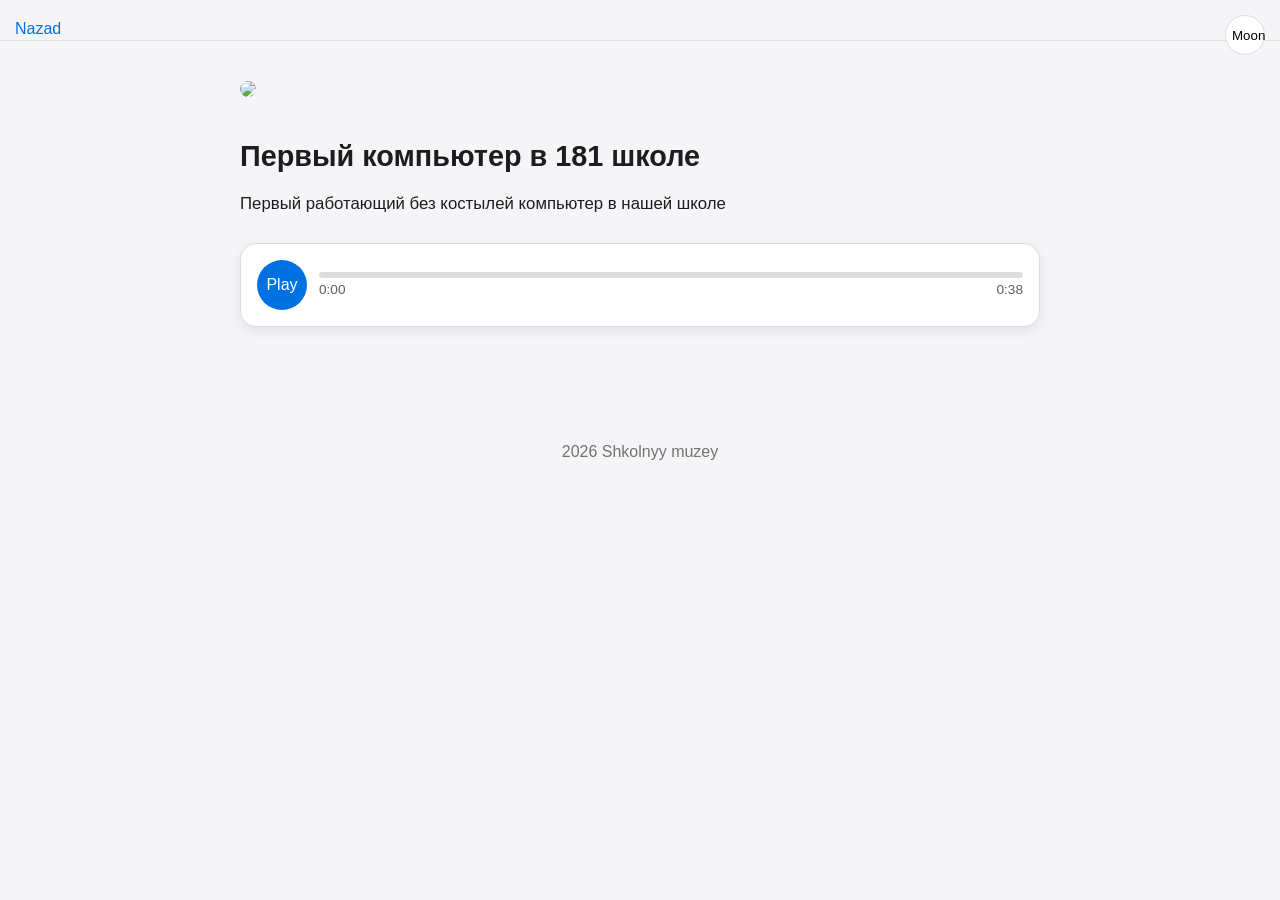
==== exhibit_1.html @ d64ad2dd "Add files via upload" ====
<!DOCTYPE html>
<html lang="ru">
<head>
    <meta charset="UTF-8">
    <meta name="viewport" content="width=device-width, initial-scale=1.0">
    <title>Первый компьютер в 181 школе</title>
    <link rel="stylesheet" href="style.css">
</head>
<body>
    <header>
        
<a href="index.html" class="back-btn">Nazad</a>

        <button id="theme-toggle" class="theme-btn">Moon</button>
    </header>
    <main>
<div class="exhibit-page">
    <img src="images/exp1.jpg" class="exhibit-image">
    <h1 class="exhibit-title">Первый компьютер в 181 школе</h1>
    <p class="exhibit-description">Первый работающий без костылей компьютер в нашей школе</p>
    <div class="audio-player">
        <div class="player-controls">
            <button class="play-btn" id="play-btn">Play</button>
            <div class="progress-container">
                <div class="progress-bar" id="progress-bar">
                    <div class="progress-fill" id="progress-fill"></div>
                </div>
                <div class="time-display">
                    <span id="current-time">0:00</span>
                    <span id="duration">0:00</span>
                </div>
            </div>
        </div>
    </div>
    <audio id="audio" src="audio/exp1.mp3" preload="metadata"></audio>
</div>
</main>
    <footer><p>2026 Shkolnyy muzey</p></footer>
    <script src="script.js"></script>
</body>
</html>
---- style.css ----
body { font-family: Arial, sans-serif; margin: 0; padding: 0; background: #f5f5f7; color: #1d1d1f; }
header { padding: 20px; text-align: center; border-bottom: 1px solid #ddd; position: relative; }
header h1 { font-size: 1.8rem; margin-bottom: 8px; }
.subtitle { opacity: 0.7; }
.theme-btn { position: absolute; top: 15px; right: 15px; width: 40px; height: 40px; border-radius: 50%; border: 1px solid #ddd; background: white; cursor: pointer; }
.back-btn { position: absolute; top: 20px; left: 15px; color: #0071e3; text-decoration: none; }
main { padding: 20px; max-width: 1200px; margin: 0 auto; }
.exhibits-grid { display: grid; grid-template-columns: 1fr; gap: 16px; }
@media (min-width: 600px) { .exhibits-grid { grid-template-columns: repeat(2, 1fr); } }
@media (min-width: 900px) { .exhibits-grid { grid-template-columns: repeat(3, 1fr); } }
.exhibit-card { background: white; border-radius: 16px; overflow: hidden; box-shadow: 0 4px 12px rgba(0,0,0,0.08); text-decoration: none; color: inherit; transition: transform 0.2s; }
.exhibit-card:hover { transform: translateY(-4px); }
.exhibit-card img { width: 100%; height: 200px; object-fit: cover; }
.exhibit-card .card-body { padding: 16px; }
.exhibit-card h3 { font-size: 1.1rem; margin-bottom: 8px; }
.qr-mini { width: 100px; height: 100px; margin: 10px auto 0; background: white; padding: 4px; border-radius: 8px; }
.exhibit-page { max-width: 800px; margin: 0 auto; padding: 20px; }
.exhibit-image { width: 100%; border-radius: 16px; margin-bottom: 20px; }
.exhibit-title { font-size: 1.8rem; margin-bottom: 16px; }
.exhibit-description { font-size: 1.05rem; margin-bottom: 24px; line-height: 1.7; }
.audio-player { background: white; border: 1px solid #ddd; border-radius: 16px; padding: 16px; box-shadow: 0 4px 12px rgba(0,0,0,0.08); }
.player-controls { display: flex; align-items: center; gap: 12px; }
.play-btn { background: #0071e3; color: white; border: none; width: 50px; height: 50px; border-radius: 50%; font-size: 1rem; cursor: pointer; }
.progress-container { flex: 1; display: flex; flex-direction: column; gap: 4px; }
.progress-bar { width: 100%; height: 6px; background: #ddd; border-radius: 3px; cursor: pointer; }
.progress-fill { height: 100%; background: #0071e3; width: 0%; border-radius: 3px; }
.time-display { display: flex; justify-content: space-between; font-size: 0.85rem; opacity: 0.7; }
footer { text-align: center; padding: 20px; opacity: 0.6; margin-top: 40px; }
body.dark { background: #1d1d1f; color: #f5f5f7; }
body.dark .exhibit-card, body.dark .audio-player { background: #2d2d2f; border-color: #424245; }
body.dark .theme-btn { background: #2d2d2f; border-color: #424245; color: white; }
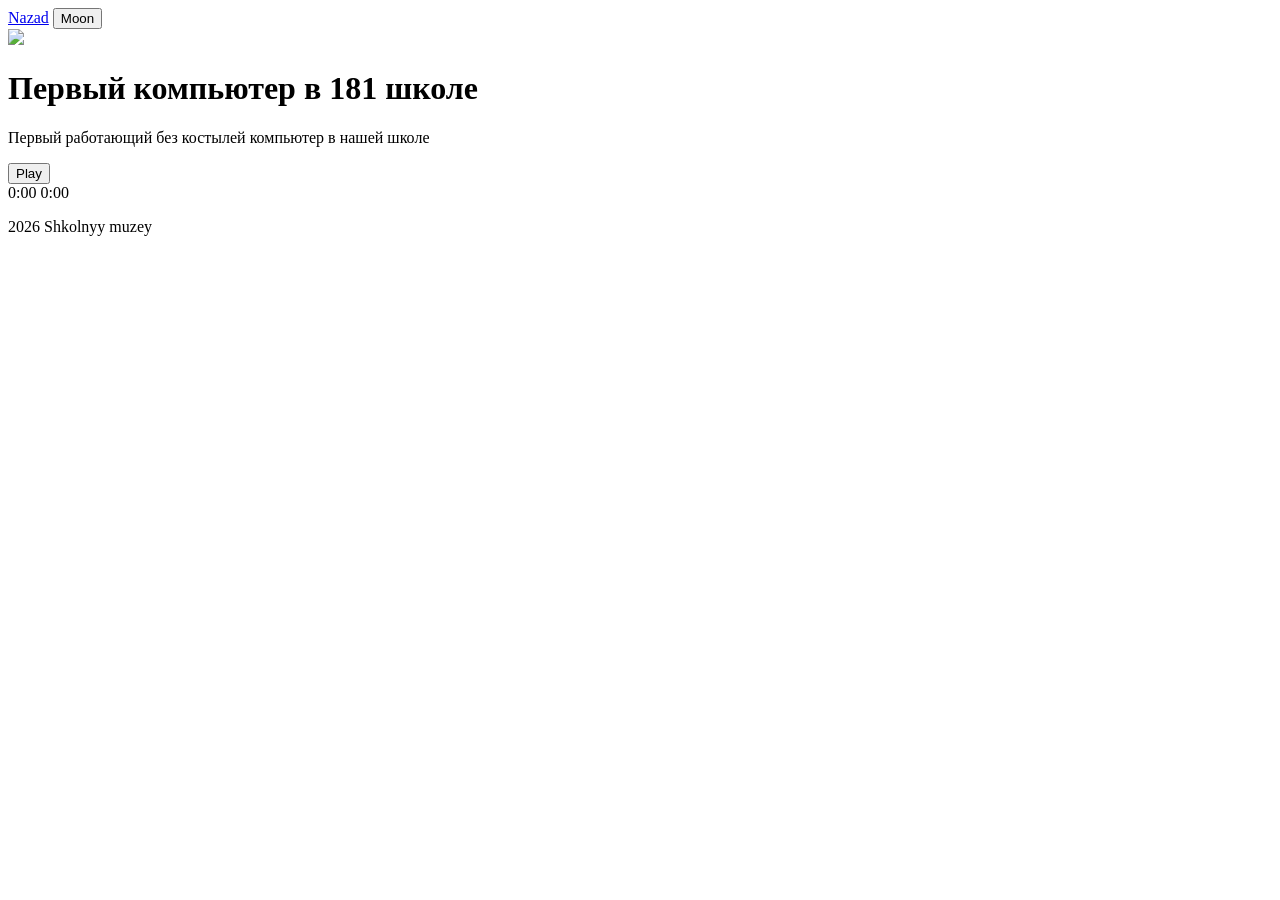
==== commit 0dc02a08: "Update exhibit_1.html" ====
--- a/exhibit_1.html
+++ b/exhibit_1.html
@@ -1,6 +1,7 @@
 <!DOCTYPE html>
 <html lang="ru">
 <head>
+<base href="/projectmuseum/">
     <meta charset="UTF-8">
     <meta name="viewport" content="width=device-width, initial-scale=1.0">
     <title>Первый компьютер в 181 школе</title>
@@ -38,4 +39,4 @@
     <footer><p>2026 Shkolnyy muzey</p></footer>
     <script src="script.js"></script>
 </body>
-</html>+</html>
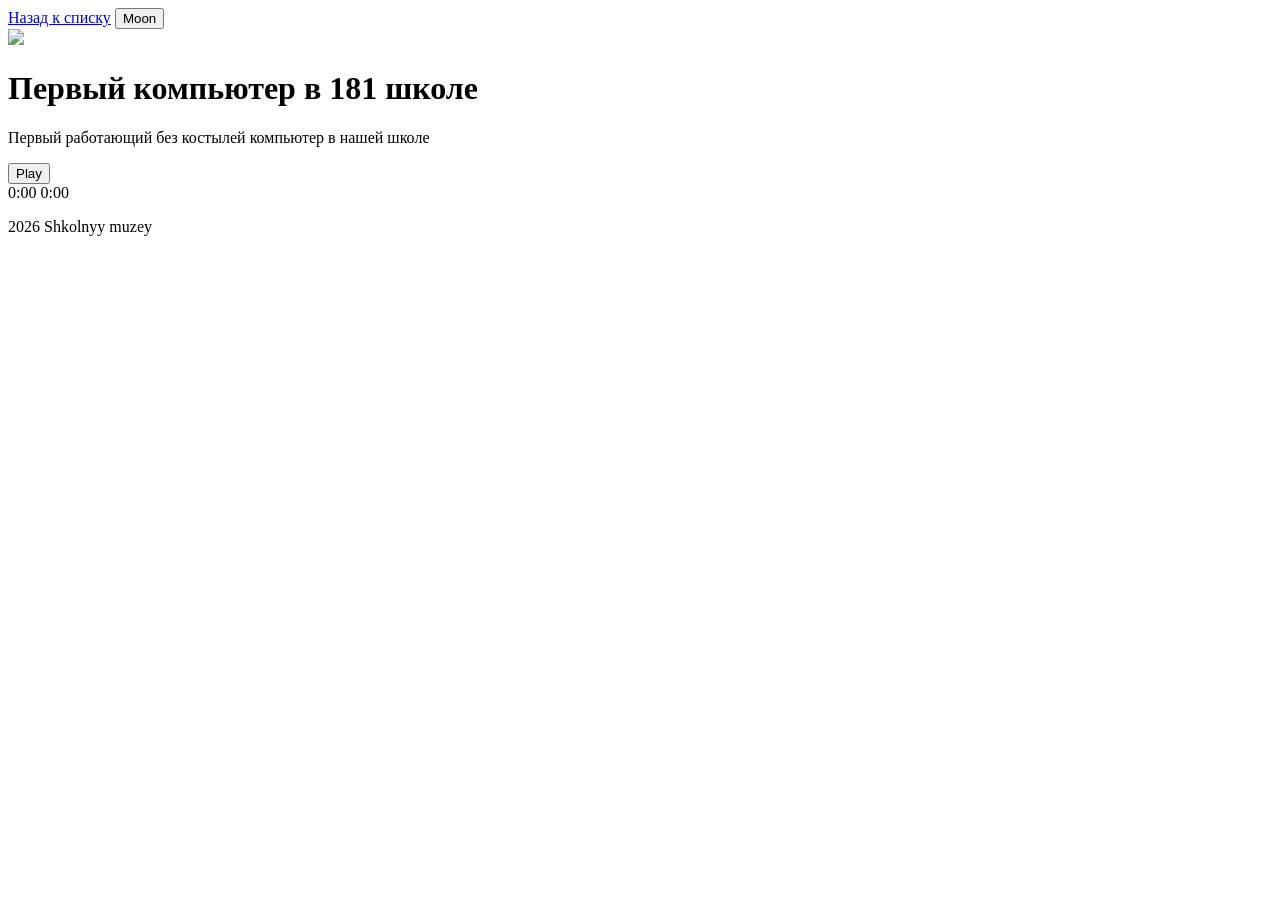
==== commit dbd3a241: "Update exhibit_1.html" ====
--- a/exhibit_1.html
+++ b/exhibit_1.html
@@ -10,7 +10,7 @@
 <body>
     <header>
         
-<a href="index.html" class="back-btn">Nazad</a>
+<a href="index.html" class="back-btn">Назад к списку</a>
 
         <button id="theme-toggle" class="theme-btn">Moon</button>
     </header>
--- a/style.css
+++ b/style.css
@@ -13,7 +13,16 @@
 .exhibit-card img { width: 100%; height: 200px; object-fit: cover; }
 .exhibit-card .card-body { padding: 16px; }
 .exhibit-card h3 { font-size: 1.1rem; margin-bottom: 8px; }
-.qr-mini { width: 100px; height: 100px; margin: 10px auto 0; background: white; padding: 4px; border-radius: 8px; }
+.qr-mini {
+    width: 120px;
+    height: 120px;
+    margin: 10px auto 0;
+    display: block;
+    background: white;
+    padding: 4px;
+    border-radius: 8px;
+    object-fit: contain;
+}
 .exhibit-page { max-width: 800px; margin: 0 auto; padding: 20px; }
 .exhibit-image { width: 100%; border-radius: 16px; margin-bottom: 20px; }
 .exhibit-title { font-size: 1.8rem; margin-bottom: 16px; }
@@ -28,4 +37,4 @@
 footer { text-align: center; padding: 20px; opacity: 0.6; margin-top: 40px; }
 body.dark { background: #1d1d1f; color: #f5f5f7; }
 body.dark .exhibit-card, body.dark .audio-player { background: #2d2d2f; border-color: #424245; }
-body.dark .theme-btn { background: #2d2d2f; border-color: #424245; color: white; }+body.dark .theme-btn { background: #2d2d2f; border-color: #424245; color: white; }
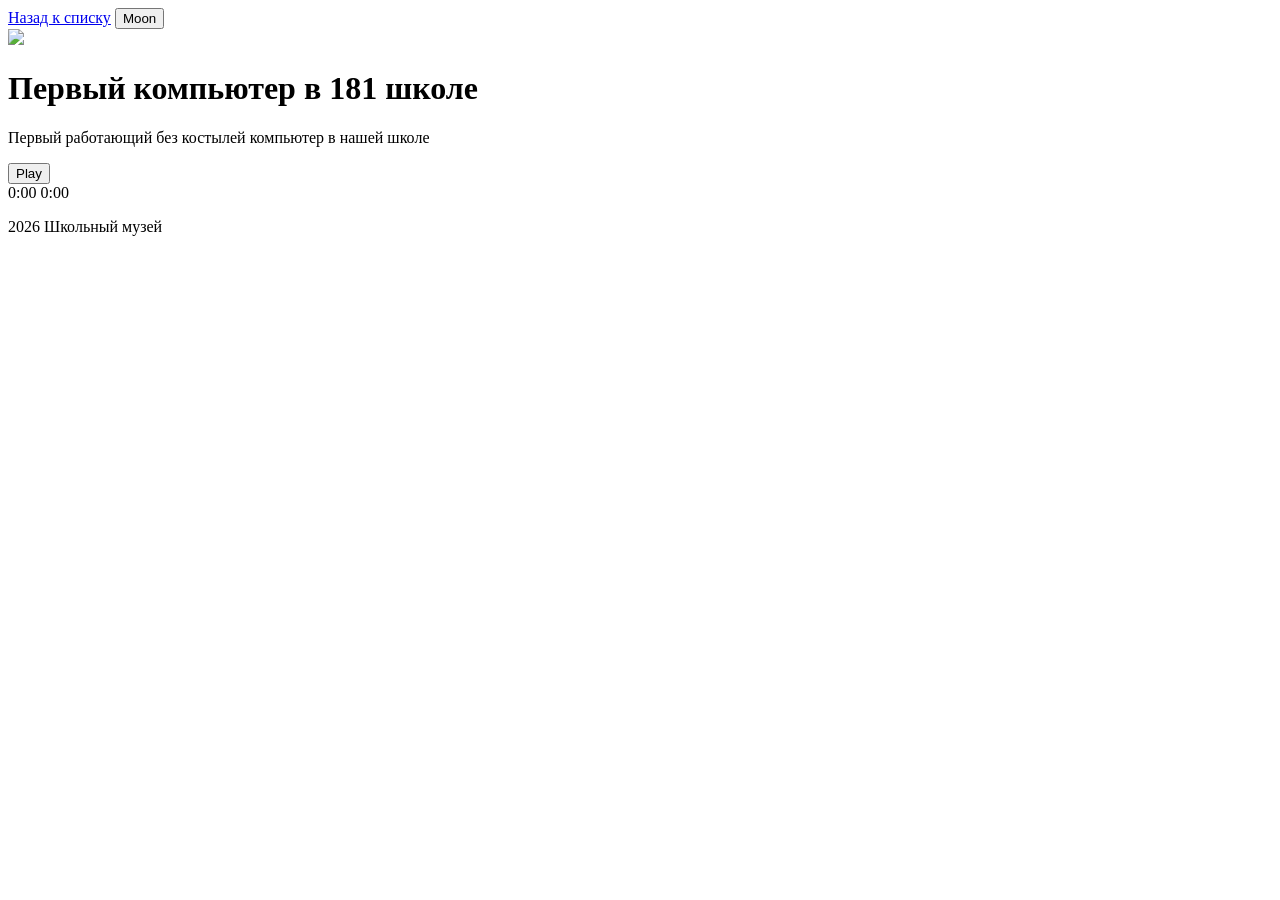
==== commit 7ac6bb66: "Update exhibit_1.html" ====
--- a/exhibit_1.html
+++ b/exhibit_1.html
@@ -36,7 +36,7 @@
     <audio id="audio" src="audio/exp1.mp3" preload="metadata"></audio>
 </div>
 </main>
-    <footer><p>2026 Shkolnyy muzey</p></footer>
+    <footer><p>2026 Школьный музей</p></footer>
     <script src="script.js"></script>
 </body>
 </html>
--- a/style.css
+++ b/style.css
@@ -14,8 +14,8 @@
 .exhibit-card .card-body { padding: 16px; }
 .exhibit-card h3 { font-size: 1.1rem; margin-bottom: 8px; }
 .qr-mini {
-    width: 120px;
-    height: 120px;
+    width: 60px;
+    height: 60px;
     margin: 10px auto 0;
     display: block;
     background: white;
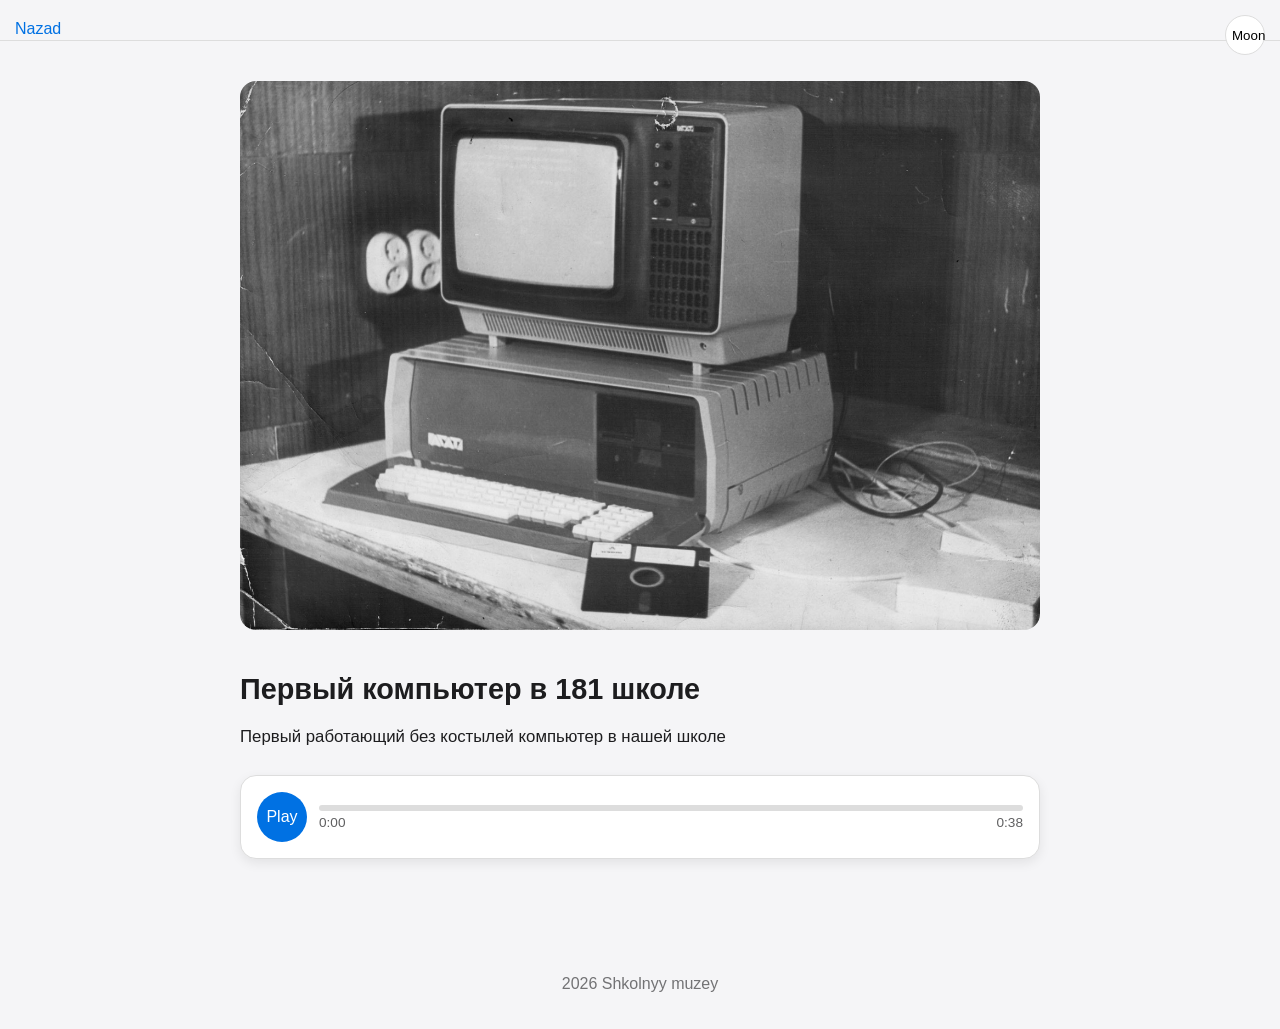
==== commit 464bb66a: "Add files via upload" ====
--- a/exhibit_1.html
+++ b/exhibit_1.html
@@ -1,7 +1,6 @@
 <!DOCTYPE html>
 <html lang="ru">
 <head>
-<base href="/projectmuseum/">
     <meta charset="UTF-8">
     <meta name="viewport" content="width=device-width, initial-scale=1.0">
     <title>Первый компьютер в 181 школе</title>
@@ -10,7 +9,7 @@
 <body>
     <header>
         
-<a href="index.html" class="back-btn">Назад к списку</a>
+<a href="index.html" class="back-btn">Nazad</a>
 
         <button id="theme-toggle" class="theme-btn">Moon</button>
     </header>
@@ -36,7 +35,7 @@
     <audio id="audio" src="audio/exp1.mp3" preload="metadata"></audio>
 </div>
 </main>
-    <footer><p>2026 Школьный музей</p></footer>
+    <footer><p>2026 Shkolnyy muzey</p></footer>
     <script src="script.js"></script>
 </body>
-</html>
+</html>
--- a/style.css
+++ b/style.css
@@ -13,16 +13,7 @@
 .exhibit-card img { width: 100%; height: 200px; object-fit: cover; }
 .exhibit-card .card-body { padding: 16px; }
 .exhibit-card h3 { font-size: 1.1rem; margin-bottom: 8px; }
-.qr-mini {
-    width: 60px;
-    height: 60px;
-    margin: 10px auto 0;
-    display: block;
-    background: white;
-    padding: 4px;
-    border-radius: 8px;
-    object-fit: contain;
-}
+.qr-mini { width: 100px; height: 100px; margin: 10px auto 0; background: white; padding: 4px; border-radius: 8px; }
 .exhibit-page { max-width: 800px; margin: 0 auto; padding: 20px; }
 .exhibit-image { width: 100%; border-radius: 16px; margin-bottom: 20px; }
 .exhibit-title { font-size: 1.8rem; margin-bottom: 16px; }
@@ -37,4 +28,4 @@
 footer { text-align: center; padding: 20px; opacity: 0.6; margin-top: 40px; }
 body.dark { background: #1d1d1f; color: #f5f5f7; }
 body.dark .exhibit-card, body.dark .audio-player { background: #2d2d2f; border-color: #424245; }
-body.dark .theme-btn { background: #2d2d2f; border-color: #424245; color: white; }
+body.dark .theme-btn { background: #2d2d2f; border-color: #424245; color: white; }
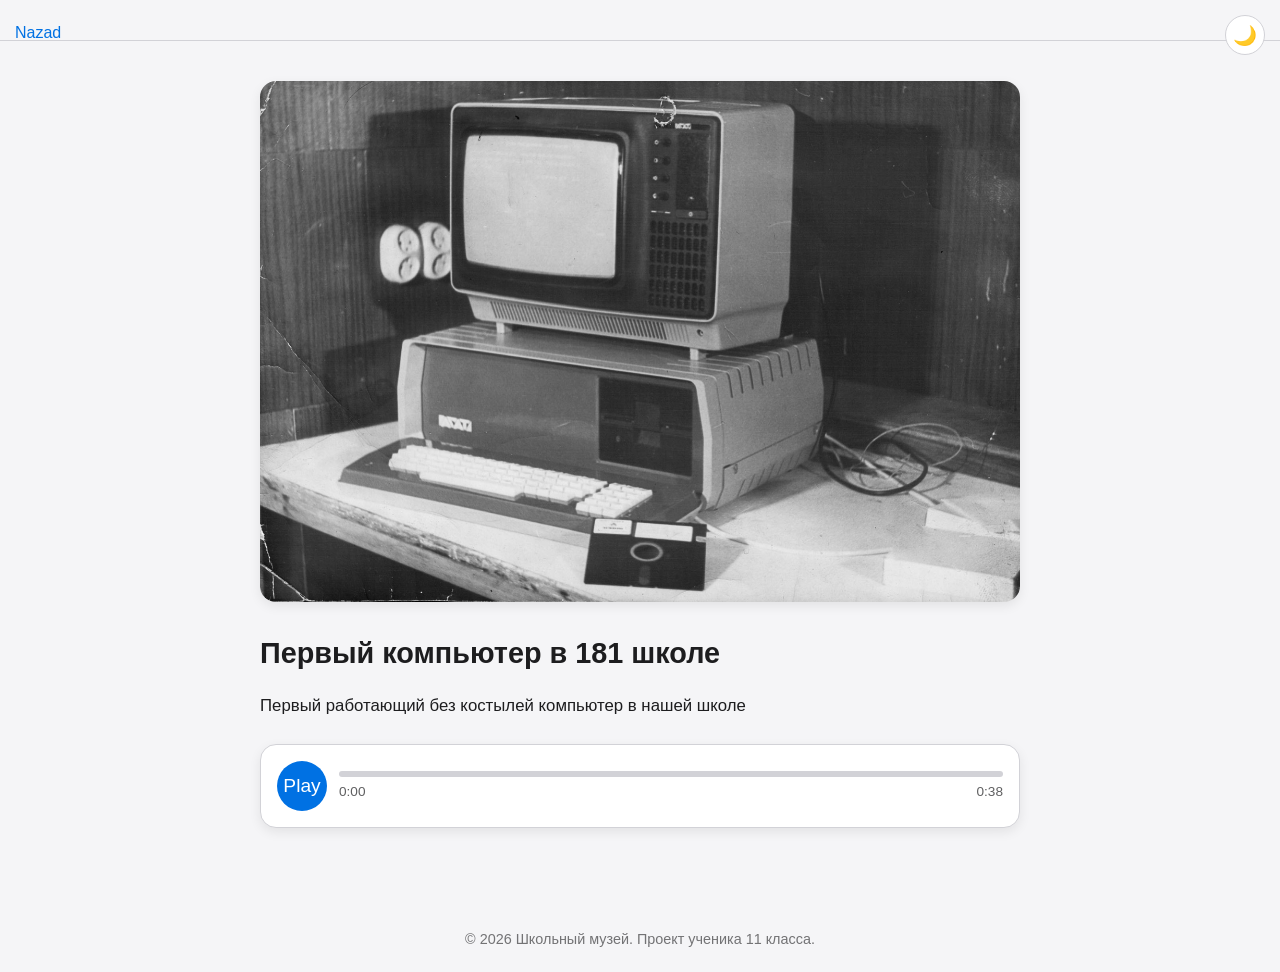
==== commit a1f15f98: "Add files via upload" ====
--- a/exhibit_1.html
+++ b/exhibit_1.html
@@ -1,3 +1,4 @@
+<!--Базовый шаблон-->
 <!DOCTYPE html>
 <html lang="ru">
 <head>
@@ -11,7 +12,7 @@
         
 <a href="index.html" class="back-btn">Nazad</a>
 
-        <button id="theme-toggle" class="theme-btn">Moon</button>
+        <button id="theme-toggle" class="theme-btn">🌙</button>
     </header>
     <main>
 <div class="exhibit-page">
@@ -35,7 +36,7 @@
     <audio id="audio" src="audio/exp1.mp3" preload="metadata"></audio>
 </div>
 </main>
-    <footer><p>2026 Shkolnyy muzey</p></footer>
+    <footer><p>© 2026 Школьный музей. Проект ученика 11 класса.</p></footer>
     <script src="script.js"></script>
 </body>
 </html>
--- a/style.css
+++ b/style.css
@@ -1,31 +1,237 @@
-body { font-family: Arial, sans-serif; margin: 0; padding: 0; background: #f5f5f7; color: #1d1d1f; }
-header { padding: 20px; text-align: center; border-bottom: 1px solid #ddd; position: relative; }
-header h1 { font-size: 1.8rem; margin-bottom: 8px; }
-.subtitle { opacity: 0.7; }
-.theme-btn { position: absolute; top: 15px; right: 15px; width: 40px; height: 40px; border-radius: 50%; border: 1px solid #ddd; background: white; cursor: pointer; }
-.back-btn { position: absolute; top: 20px; left: 15px; color: #0071e3; text-decoration: none; }
-main { padding: 20px; max-width: 1200px; margin: 0 auto; }
-.exhibits-grid { display: grid; grid-template-columns: 1fr; gap: 16px; }
-@media (min-width: 600px) { .exhibits-grid { grid-template-columns: repeat(2, 1fr); } }
-@media (min-width: 900px) { .exhibits-grid { grid-template-columns: repeat(3, 1fr); } }
-.exhibit-card { background: white; border-radius: 16px; overflow: hidden; box-shadow: 0 4px 12px rgba(0,0,0,0.08); text-decoration: none; color: inherit; transition: transform 0.2s; }
-.exhibit-card:hover { transform: translateY(-4px); }
-.exhibit-card img { width: 100%; height: 200px; object-fit: cover; }
-.exhibit-card .card-body { padding: 16px; }
-.exhibit-card h3 { font-size: 1.1rem; margin-bottom: 8px; }
-.qr-mini { width: 100px; height: 100px; margin: 10px auto 0; background: white; padding: 4px; border-radius: 8px; }
-.exhibit-page { max-width: 800px; margin: 0 auto; padding: 20px; }
-.exhibit-image { width: 100%; border-radius: 16px; margin-bottom: 20px; }
-.exhibit-title { font-size: 1.8rem; margin-bottom: 16px; }
-.exhibit-description { font-size: 1.05rem; margin-bottom: 24px; line-height: 1.7; }
-.audio-player { background: white; border: 1px solid #ddd; border-radius: 16px; padding: 16px; box-shadow: 0 4px 12px rgba(0,0,0,0.08); }
-.player-controls { display: flex; align-items: center; gap: 12px; }
-.play-btn { background: #0071e3; color: white; border: none; width: 50px; height: 50px; border-radius: 50%; font-size: 1rem; cursor: pointer; }
-.progress-container { flex: 1; display: flex; flex-direction: column; gap: 4px; }
-.progress-bar { width: 100%; height: 6px; background: #ddd; border-radius: 3px; cursor: pointer; }
-.progress-fill { height: 100%; background: #0071e3; width: 0%; border-radius: 3px; }
-.time-display { display: flex; justify-content: space-between; font-size: 0.85rem; opacity: 0.7; }
-footer { text-align: center; padding: 20px; opacity: 0.6; margin-top: 40px; }
-body.dark { background: #1d1d1f; color: #f5f5f7; }
-body.dark .exhibit-card, body.dark .audio-player { background: #2d2d2f; border-color: #424245; }
-body.dark .theme-btn { background: #2d2d2f; border-color: #424245; color: white; }+:root {
+    --bg: #f5f5f7;
+    --text: #1d1d1f;
+    --card-bg: #ffffff;
+    --accent: #0071e3;
+    --border: #d2d2d7;
+    --shadow: 0 4px 12px rgba(0, 0, 0, 0.08);
+}
+
+body.dark {
+    --bg: #1d1d1f;
+    --text: #f5f5f7;
+    --card-bg: #2d2d2f;
+    --accent: #2997ff;
+    --border: #424245;
+    --shadow: 0 4px 12px rgba(0, 0, 0, 0.4);
+}
+
+* {
+    margin: 0;
+    padding: 0;
+    box-sizing: border-box;
+}
+
+body {
+    font-family: -apple-system, BlinkMacSystemFont, "Segoe UI", Roboto, sans-serif;
+    background: var(--bg);
+    color: var(--text);
+    line-height: 1.6;
+    transition: background 0.3s, color 0.3s;
+}
+
+header {
+    padding: 20px;
+    text-align: center;
+    border-bottom: 1px solid var(--border);
+    position: relative;
+}
+
+header h1 {
+    font-size: 1.8rem;
+    margin-bottom: 8px;
+}
+
+.subtitle {
+    opacity: 0.7;
+    font-size: 0.95rem;
+}
+
+.theme-btn {
+    position: absolute;
+    top: 15px;
+    right: 15px;
+    background: var(--card-bg);
+    border: 1px solid var(--border);
+    width: 40px;
+    height: 40px;
+    border-radius: 50%;
+    font-size: 1.2rem;
+    cursor: pointer;
+}
+
+.back-btn {
+    position: absolute;
+    top: 20px;
+    left: 15px;
+    color: var(--accent);
+    text-decoration: none;
+    font-weight: 500;
+}
+
+main {
+    padding: 20px;
+    max-width: 1200px;
+    margin: 0 auto;
+}
+
+main h2 {
+    margin-bottom: 20px;
+    font-size: 1.5rem;
+}
+
+.exhibits-grid {
+    display: grid;
+    grid-template-columns: 1fr;
+    gap: 16px;
+}
+
+@media (min-width: 600px) {
+    .exhibits-grid {
+        grid-template-columns: repeat(2, 1fr);
+    }
+}
+
+@media (min-width: 900px) {
+    .exhibits-grid {
+        grid-template-columns: repeat(3, 1fr);
+    }
+}
+
+.exhibit-card {
+    background: var(--card-bg);
+    border-radius: 16px;
+    overflow: hidden;
+    box-shadow: var(--shadow);
+    text-decoration: none;
+    color: var(--text);
+    transition: transform 0.2s;
+}
+
+.exhibit-card:hover {
+    transform: translateY(-4px);
+}
+
+.exhibit-card img {
+    width: 100%;
+    height: 200px;
+    object-fit: cover;
+    background: var(--border);
+}
+
+.exhibit-card .card-body {
+    padding: 16px;
+}
+
+.exhibit-card h3 {
+    font-size: 1.1rem;
+    margin-bottom: 8px;
+}
+
+.exhibit-card .qr-mini {
+    width: 50px;
+    height: 50px;
+    margin: 10px auto 0;
+    background: white;
+    padding: 2px;
+    border-radius: 4px;
+    image-rendering: -moz-crisp-edges;
+    image-rendering: -webkit-optimize-contrast;
+    image-rendering: crisp-edges;
+    image-rendering: pixelated;
+}
+
+.exhibit-page {
+    max-width: 800px;
+    margin: 0 auto;
+    padding: 20px;
+}
+
+.exhibit-image {
+    width: 100%;
+    border-radius: 16px;
+    margin-bottom: 20px;
+    box-shadow: var(--shadow);
+}
+
+.exhibit-title {
+    font-size: 1.8rem;
+    margin-bottom: 16px;
+}
+
+.exhibit-description {
+    font-size: 1.05rem;
+    margin-bottom: 24px;
+    line-height: 1.7;
+}
+
+.audio-player {
+    background: var(--card-bg);
+    border: 1px solid var(--border);
+    border-radius: 16px;
+    padding: 16px;
+    box-shadow: var(--shadow);
+}
+
+.player-controls {
+    display: flex;
+    align-items: center;
+    gap: 12px;
+}
+
+.play-btn {
+    background: var(--accent);
+    color: white;
+    border: none;
+    width: 50px;
+    height: 50px;
+    border-radius: 50%;
+    font-size: 1.2rem;
+    cursor: pointer;
+    flex-shrink: 0;
+    transition: transform 0.1s;
+}
+
+.play-btn:active {
+    transform: scale(0.95);
+}
+
+.progress-container {
+    flex: 1;
+    display: flex;
+    flex-direction: column;
+    gap: 4px;
+}
+
+.progress-bar {
+    width: 100%;
+    height: 6px;
+    background: var(--border);
+    border-radius: 3px;
+    cursor: pointer;
+    position: relative;
+    overflow: hidden;
+}
+
+.progress-fill {
+    height: 100%;
+    background: var(--accent);
+    width: 0%;
+    border-radius: 3px;
+    transition: width 0.1s linear;
+}
+
+.time-display {
+    display: flex;
+    justify-content: space-between;
+    font-size: 0.85rem;
+    opacity: 0.7;
+}
+
+footer {
+    text-align: center;
+    padding: 20px;
+    opacity: 0.6;
+    font-size: 0.9rem;
+    margin-top: 40px;
+}
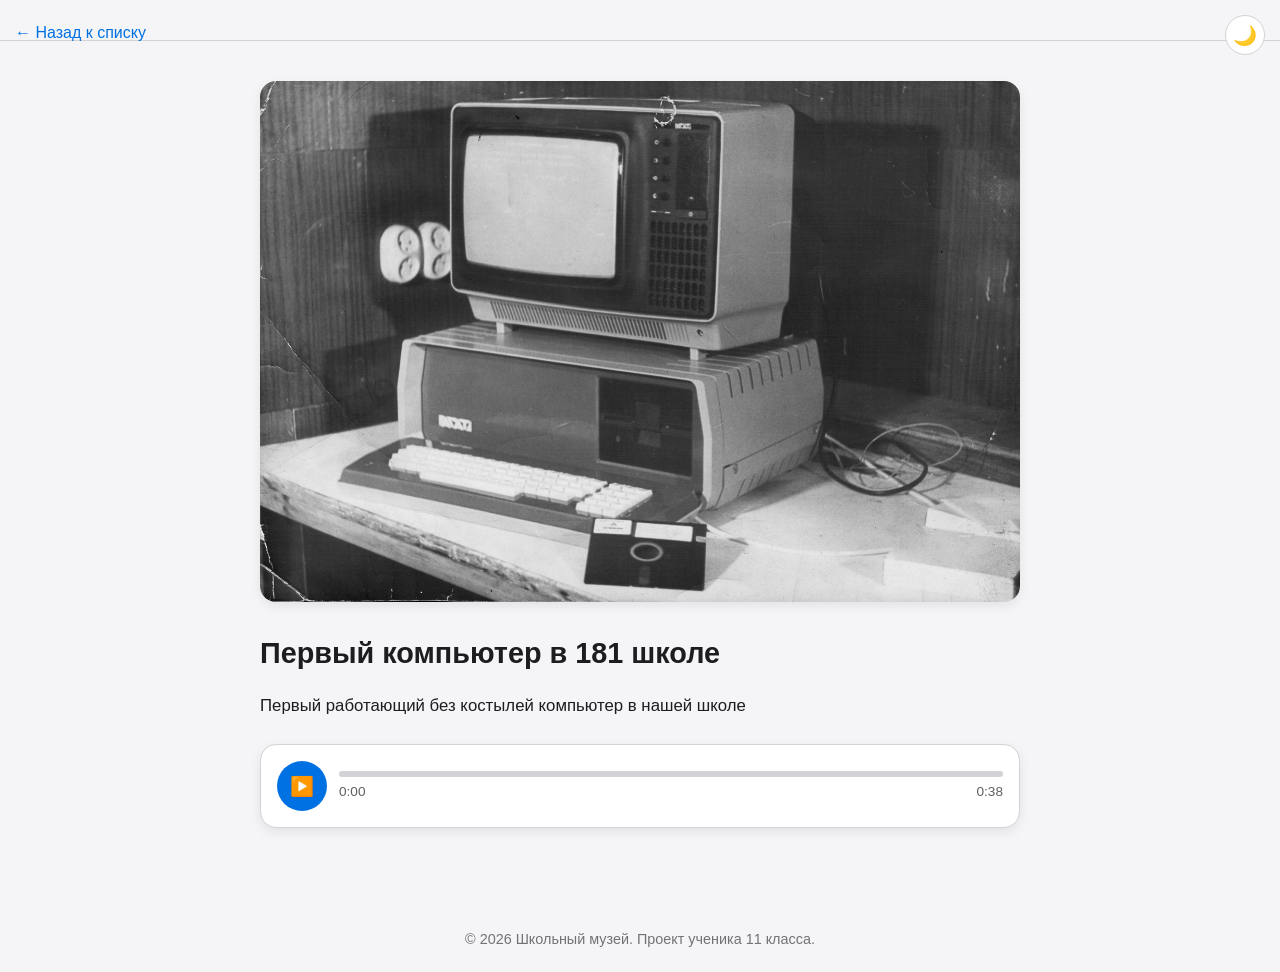
==== commit e1a4e789: "Add files via upload" ====
--- a/exhibit_1.html
+++ b/exhibit_1.html
@@ -1,3 +1,4 @@
+<!--Страница для экспоната-->
 <!--Базовый шаблон-->
 <!DOCTYPE html>
 <html lang="ru">
@@ -10,7 +11,7 @@
 <body>
     <header>
         
-<a href="index.html" class="back-btn">Nazad</a>
+<a href="index.html" class="back-btn">← Назад к списку</a>
 
         <button id="theme-toggle" class="theme-btn">🌙</button>
     </header>
@@ -21,7 +22,7 @@
     <p class="exhibit-description">Первый работающий без костылей компьютер в нашей школе</p>
     <div class="audio-player">
         <div class="player-controls">
-            <button class="play-btn" id="play-btn">Play</button>
+            <button class="play-btn" id="play-btn">▶️</button>
             <div class="progress-container">
                 <div class="progress-bar" id="progress-bar">
                     <div class="progress-fill" id="progress-fill"></div>
--- a/style.css
+++ b/style.css
@@ -163,6 +163,11 @@
     font-size: 1.05rem;
     margin-bottom: 24px;
     line-height: 1.7;
+    word-wrap: break-word;
+    overflow-wrap: break-word;
+    word-break: break-word;
+    hyphens: auto;
+    max-width: 100%;
 }
 
 .audio-player {
@@ -234,4 +239,8 @@
     opacity: 0.6;
     font-size: 0.9rem;
     margin-top: 40px;
+}
+/* Скрытие стандартного плеера браузера ( из за импорта плеера он по дефолту показывает старт а не кастом кнопку, мне лень удалять ее так что просто вот эту тему добавляю */
+audio {
+    display: none !important;
 }
